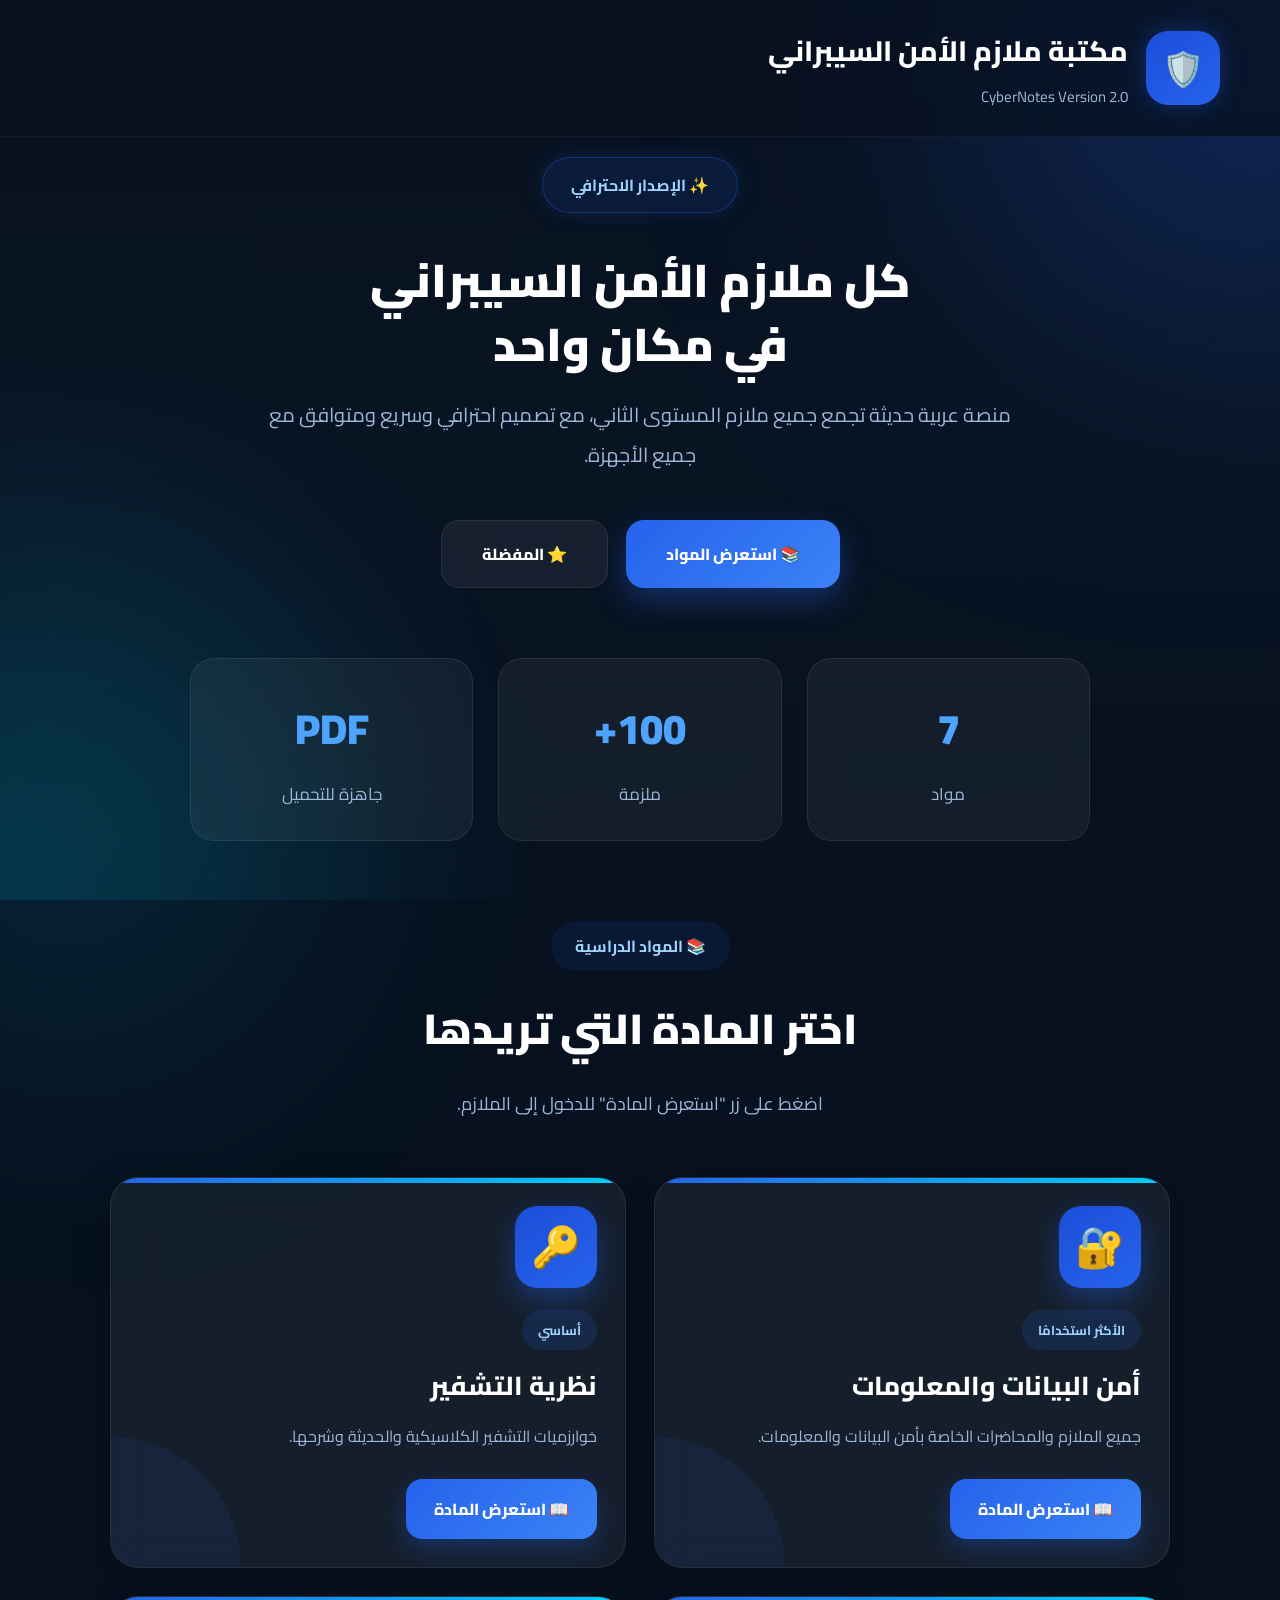
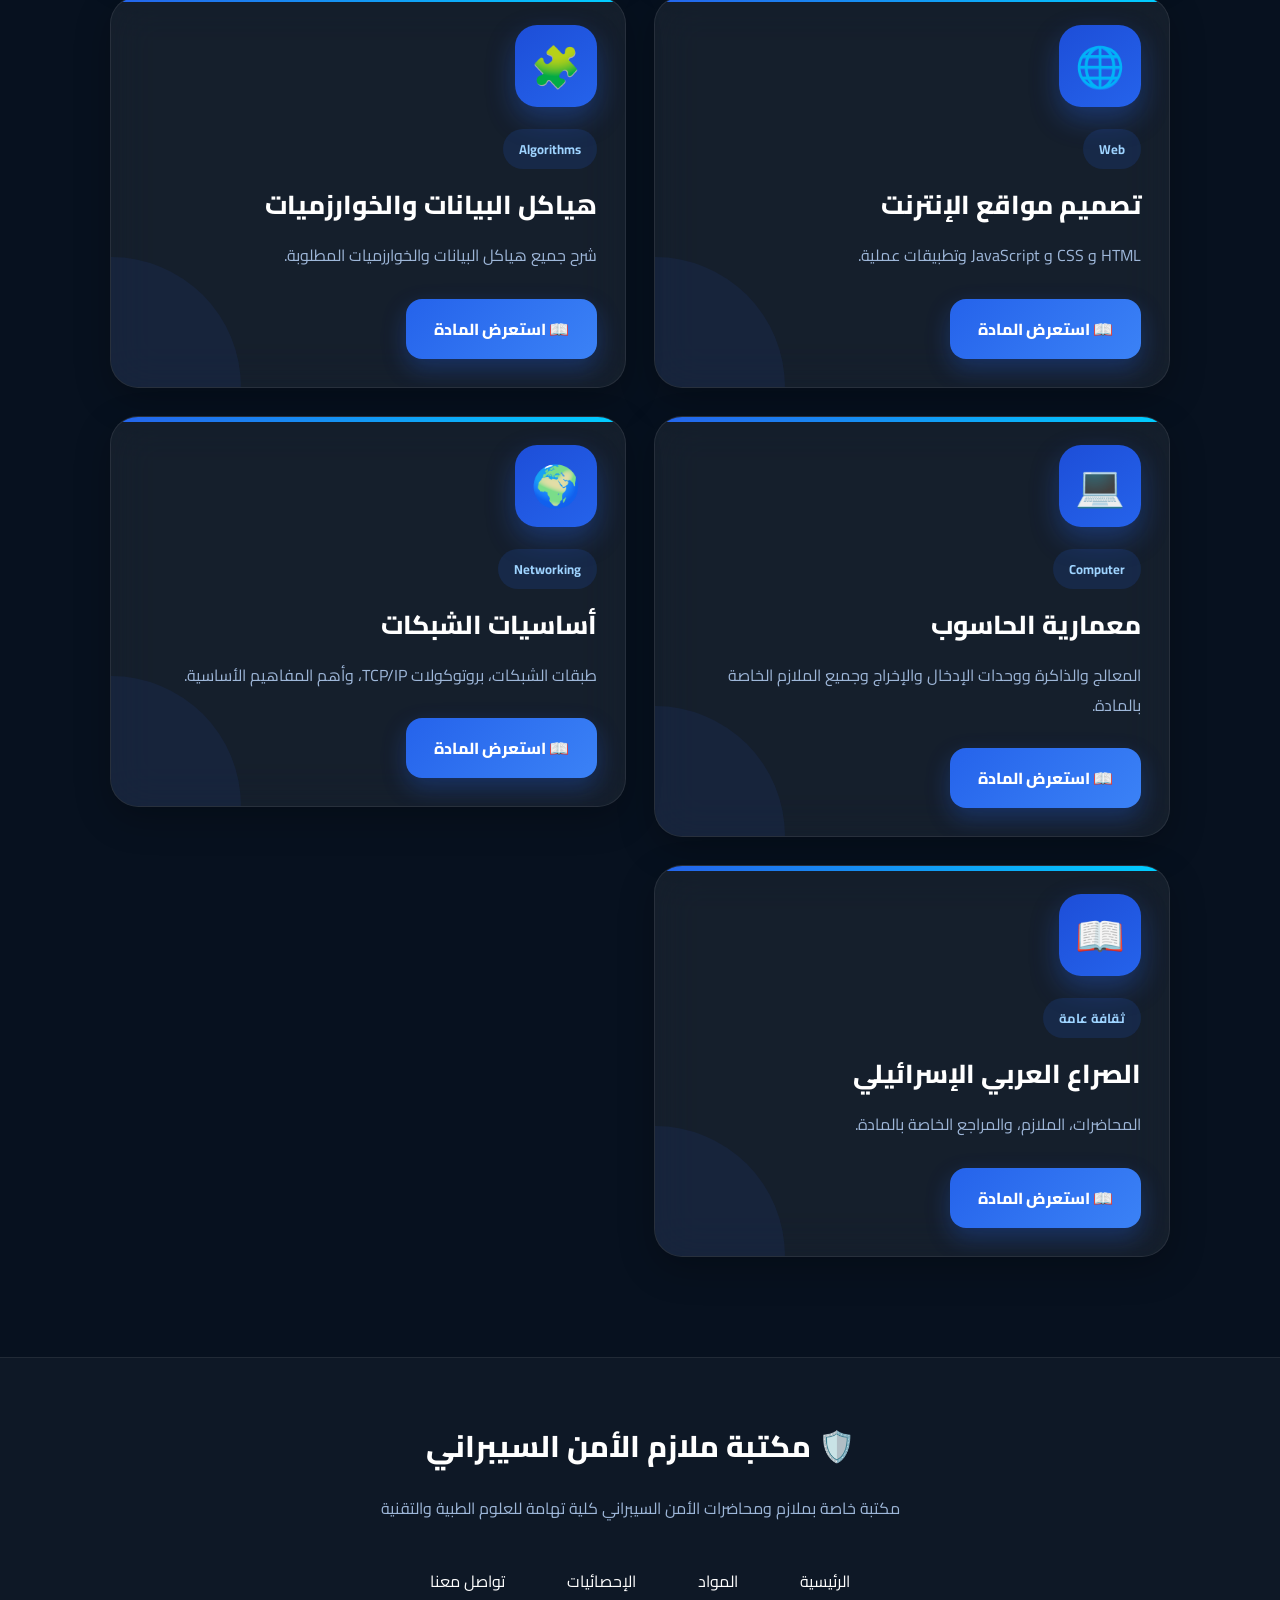
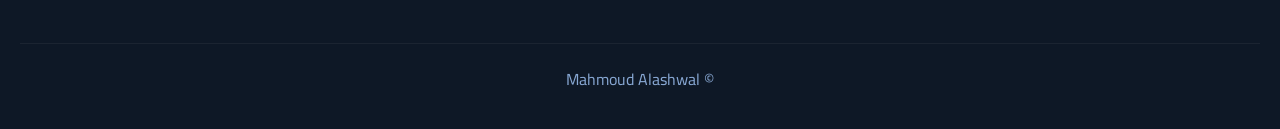
==== index.html @ 6451a803 "CyberNotes v3" ====
<!DOCTYPE html>
<html lang="ar" dir="rtl">

<head>

<meta charset="UTF-8">

<meta name="viewport"
content="width=device-width, initial-scale=1.0">

<title>
CyberNotes | مكتبة ملازم الأمن السيبراني
</title>

<meta name="theme-color"
content="#07111f">

<link rel="preconnect"
href="https://fonts.googleapis.com">

<link rel="preconnect"
href="https://fonts.gstatic.com"
crossorigin>

<link href="https://fonts.googleapis.com/css2?family=Cairo:wght@400;600;700;800;900&display=swap"
rel="stylesheet">

<link rel="stylesheet"
href="style.css">

</head>

<body>

<!--==========================
        الخلفية
===========================-->

<div class="background"></div>

<!--==========================
        الهيدر
===========================-->

<header class="header">

<div class="logo">

<div class="shield">

🛡️

</div>

<div class="title">

<h1>

مكتبة ملازم الأمن السيبراني

</h1>

<p>

CyberNotes Version 2.0

</p>

</div>


</header>

<!--==========================
        الصفحة الرئيسية
===========================-->

<section
id="home"
class="hero">

<div class="hero-badge">

✨ الإصدار الاحترافي

</div>

<h2>

كل ملازم الأمن السيبراني

<br>

في مكان واحد

</h2>

<p>

منصة عربية حديثة تجمع جميع
ملازم المستوى الثاني،
مع تصميم احترافي وسريع
ومتوافق مع جميع الأجهزة.

</p>

<div class="hero-buttons">

<a
href="#subjects"
class="primary-btn">

📚 استعرض المواد

</a>

<a
href="#"
class="secondary-btn">

⭐ المفضلة

</a>

</div>

<div class="hero-stats">

<div class="stat">

<h3>

7

</h3>

<span>

مواد

</span>

</div>

<div class="stat">

<h3>

100+

</h3>

<span>

ملزمة

</span>

</div>

<div class="stat">

<h3>

PDF

</h3>

<span>

جاهزة للتحميل

</span>

</div>

</div>

</section>

<!--==========================
      عنوان القسم
===========================-->

<section
id="subjects">

<div class="section-header">

<span>

📚 المواد الدراسية

</span>

<h2>

اختر المادة التي تريدها

</h2>

<p>

اضغط على زر
"استعرض المادة"
للدخول إلى الملازم.

</p>

</div>

<div class="subjects">
  <!--==================================
        البطاقة الأولى
===================================-->

<a href="notes.html?category=أمن البيانات والمعلومات" class="card-link">

<div class="card">

<div class="card-icon">🔐</div>

<div class="card-info">

<span class="card-badge">

الأكثر استخدامًا

</span>

<h3>

أمن البيانات والمعلومات

</h3>

<p>

جميع الملازم والمحاضرات الخاصة
بأمن البيانات والمعلومات.

</p>

<button class="card-btn">

📖 استعرض المادة

</button>

</div>

</div>

</a>

<!--==================================
        البطاقة الثانية
===================================-->

<a href="notes.html?category=نظرية التشفير" class="card-link">

<div class="card">

<div class="card-icon">🔑</div>

<div class="card-info">

<span class="card-badge">

أساسي

</span>

<h3>

نظرية التشفير

</h3>

<p>

خوارزميات التشفير الكلاسيكية
والحديثة وشرحها.

</p>

<button class="card-btn">

📖 استعرض المادة

</button>

</div>

</div>

</a>

<!--==================================
        البطاقة الثالثة
===================================-->

<a href="notes.html?category=تصميم مواقع الإنترنت" class="card-link">

<div class="card">

<div class="card-icon">🌐</div>

<div class="card-info">

<span class="card-badge">

Web

</span>

<h3>

تصميم مواقع الإنترنت

</h3>

<p>

HTML و CSS و JavaScript
وتطبيقات عملية.

</p>

<button class="card-btn">

📖 استعرض المادة

</button>

</div>

</div>

</a>

<!--==================================
        البطاقة الرابعة
===================================-->

<a href="notes.html?category=هياكل البيانات والخوارزميات" class="card-link">

<div class="card">

<div class="card-icon">🧩</div>

<div class="card-info">

<span class="card-badge">

Algorithms

</span>

<h3>

هياكل البيانات والخوارزميات

</h3>

<p>

شرح جميع هياكل البيانات
والخوارزميات المطلوبة.

</p>

<button class="card-btn">

📖 استعرض المادة

</button>

</div>

</div>

</a>
<!--==================================
        البطاقة الخامسة
===================================-->

<a href="notes.html?category=معمارية الحاسوب" class="card-link">

<div class="card">

<div class="card-icon">💻</div>

<div class="card-info">

<span class="card-badge">

Computer

</span>

<h3>

معمارية الحاسوب

</h3>

<p>

المعالج والذاكرة ووحدات الإدخال
والإخراج وجميع الملازم الخاصة
بالمادة.

</p>

<button class="card-btn">

📖 استعرض المادة

</button>

</div>

</div>

</a>

<!--==================================
        البطاقة السادسة
===================================-->

<a href="notes.html?category=أساسيات الشبكات" class="card-link">

<div class="card">

<div class="card-icon">🌍</div>

<div class="card-info">

<span class="card-badge">

Networking

</span>

<h3>

أساسيات الشبكات

</h3>

<p>

طبقات الشبكات،
بروتوكولات TCP/IP،
وأهم المفاهيم الأساسية.

</p>

<button class="card-btn">

📖 استعرض المادة

</button>

</div>

</div>

</a>

<!--==================================
        البطاقة السابعة
===================================-->

<a href="notes.html?category=الصراع العربي الإسرائيلي" class="card-link">

<div class="card">

<div class="card-icon">📖</div>

<div class="card-info">

<span class="card-badge">

ثقافة عامة

</span>

<h3>

الصراع العربي الإسرائيلي

</h3>

<p>

المحاضرات،
الملازم،
والمراجع الخاصة بالمادة.

</p>

<button class="card-btn">

📖 استعرض المادة

</button>

</div>

</div>

</a>
</div>


<!--==========================
        الفوتر
===========================-->

<footer id="footer">

<div class="footer-content">

<h3>

🛡️ مكتبة ملازم الأمن السيبراني

</h3>

<p>

مكتبة خاصة بملازم ومحاضرات الأمن السيبراني 
  كلية تهامة للعلوم الطبية والتقنية 

</p>

<div class="footer-links">

<a href="#home">

الرئيسية

</a>

<a href="#subjects">

المواد

</a>

<a href="#statistics">

الإحصائيات

</a>

<a href="#">

تواصل معنا

</a>

</div>

</div>

<div class="copyright">

© Mahmoud Alashwal

</div>

</footer>

<script src="script.js"></script>

</body>

</html>
---- style.css ----
/*==========================================
        CyberNotes v2.0
        مكتبة ملازم الأمن السيبراني
==========================================*/

:root{

--bg:#07111f;
--bg2:#0c1728;

--primary:#2563eb;
--primary2:#3b82f6;

--cyan:#00cfff;

--white:#ffffff;

--text:#dbe9ff;

--muted:#9eb7d9;

--glass:rgba(255,255,255,.06);

--border:rgba(255,255,255,.08);

--shadow:
0 20px 40px rgba(0,0,0,.35);

--radius:26px;

}

*{

margin:0;
padding:0;

box-sizing:border-box;

font-family:"Cairo",sans-serif;

}

html{

scroll-behavior:smooth;

}

body{

background:var(--bg);

color:var(--white);

overflow-x:hidden;

min-height:100vh;

}

/*==========================
        الخلفية
===========================*/

.background{

position:fixed;

inset:0;

z-index:-100;

background:

radial-gradient(circle at top right,#2563eb33,transparent 30%),

radial-gradient(circle at bottom left,#00cfff22,transparent 35%),

linear-gradient(180deg,#07111f,#091423,#07111f);

}

.background::before{

content:"";

position:absolute;

width:550px;
height:550px;

border-radius:50%;

background:#2563eb22;

filter:blur(150px);

top:-220px;

right:-220px;

}

.background::after{

content:"";

position:absolute;

width:480px;
height:480px;

border-radius:50%;

background:#00cfff18;

filter:blur(130px);

left:-170px;

bottom:-170px;

}

/*==========================
        الهيدر
===========================*/

.header{

display:flex;

justify-content:space-between;

align-items:center;

padding:25px 60px;

position:sticky;

top:0;

z-index:999;

background:rgba(7,17,31,.75);

backdrop-filter:blur(18px);

border-bottom:1px solid rgba(255,255,255,.05);

}

.logo{

display:flex;

align-items:center;

gap:18px;

}

.shield{

width:74px;

height:74px;

display:flex;

justify-content:center;

align-items:center;

font-size:34px;

border-radius:22px;

background:linear-gradient(
145deg,
#1d4ed8,
#2563eb
);

box-shadow:

0 0 25px rgba(37,99,235,.35);

}

.title h1{

font-size:28px;

font-weight:800;

}

.title p{

margin-top:5px;

color:var(--muted);

font-size:15px;

}

nav{

display:flex;

gap:15px;

}

nav a{

text-decoration:none;

color:#dce9ff;

padding:12px 22px;

border-radius:14px;

transition:.35s;

font-weight:700;

}

nav a:hover{

background:rgba(37,99,235,.18);

color:white;

}
/*==========================
        الصفحة الرئيسية
===========================*/

.hero{

min-height:45vh;

display:flex;

flex-direction:column;

justify-content:center;

align-items:center;

text-align:center;

padding:20px 20px 40px;

position:relative;

}
.hero-badge{

padding:12px 28px;

border-radius:50px;

background:rgba(37,99,235,.12);

border:1px solid rgba(37,99,235,.35);

color:#9fd4ff;

font-weight:700;

margin-bottom:35px;

backdrop-filter:blur(15px);

box-shadow:0 0 20px rgba(37,99,235,.18);

}

.hero h2{

font-size:46px;

font-weight:900;

line-height:1.4;

margin-bottom:18px;

}

.hero p{

max-width:760px;

font-size:20px;

line-height:2;

color:var(--muted);

margin-bottom:45px;

}

.hero-buttons{

display:flex;

gap:18px;

flex-wrap:wrap;

justify-content:center;

}

.primary-btn{

display:inline-flex;

align-items:center;

justify-content:center;

padding:18px 40px;

border-radius:18px;

background:linear-gradient(135deg,#2563eb,#3b82f6);

color:#fff;

text-decoration:none;

font-weight:800;

box-shadow:

0 12px 30px rgba(37,99,235,.35);

transition:.35s;

}

.primary-btn:hover{

transform:translateY(-5px);

box-shadow:

0 18px 45px rgba(37,99,235,.45);

}

.secondary-btn{

display:inline-flex;

align-items:center;

justify-content:center;

padding:18px 40px;

border-radius:18px;

background:rgba(255,255,255,.06);

border:1px solid rgba(255,255,255,.08);

color:white;

text-decoration:none;

font-weight:800;

transition:.35s;

backdrop-filter:blur(18px);

}

.secondary-btn:hover{

background:rgba(255,255,255,.12);

transform:translateY(-5px);

}

.hero-stats{

margin-top:70px;

display:grid;

grid-template-columns:repeat(3,1fr);

gap:25px;

width:100%;

max-width:900px;

}

.stat{

background:rgba(255,255,255,.05);

border:1px solid rgba(255,255,255,.08);

border-radius:24px;

padding:30px;

backdrop-filter:blur(20px);

transition:.35s;

}

.stat:hover{

transform:translateY(-8px);

border-color:#3b82f6;

box-shadow:

0 15px 35px rgba(37,99,235,.20);

}

.stat h3{

font-size:42px;

color:#4ea3ff;

margin-bottom:10px;

font-weight:900;

}

.stat span{

font-size:17px;

color:var(--muted);

}

/*==========================
      عنوان القسم
===========================*/

.section-header{

text-align:center;

margin:40px auto 35px;

max-width:800px;

padding:0 20px;

}

.section-header span{

display:inline-block;

padding:10px 24px;

border-radius:40px;

background:rgba(37,99,235,.10);

color:#9fd4ff;

margin-bottom:18px;

font-weight:700;

}

.section-header h2{

font-size:42px;

font-weight:900;

margin-bottom:18px;

}

.section-header p{

font-size:18px;

line-height:2;

color:var(--muted);

}
/*==========================
        البطاقات
===========================*/

.subjects{

max-width:1100px;

margin:auto;

padding:20px;

display:grid;

grid-template-columns:repeat(auto-fit,minmax(340px,1fr));

gap:28px;

}

.card-link{

text-decoration:none;

color:inherit;

display:block;

}

.card{

position:relative;

overflow:hidden;

background:rgba(255,255,255,.06);

border:1px solid rgba(255,255,255,.08);

border-radius:28px;

padding:28px;

backdrop-filter:blur(22px);

transition:.4s;

box-shadow:

0 12px 35px rgba(0,0,0,.25);

}

.card::before{

content:"";

position:absolute;

top:0;

right:0;

width:100%;

height:5px;

background:

linear-gradient(90deg,#2563eb,#00cfff);

}

.card::after{

content:"";

position:absolute;

width:260px;

height:260px;

background:rgba(37,99,235,.08);

border-radius:50%;

left:-130px;

bottom:-130px;

transition:.4s;

}

.card:hover{

transform:translateY(-12px);

border-color:#3b82f6;

box-shadow:

0 18px 45px rgba(37,99,235,.30);

}

.card:hover::after{

transform:scale(1.3);

}

.card-icon{

width:82px;

height:82px;

border-radius:22px;

display:flex;

justify-content:center;

align-items:center;

font-size:40px;

margin-bottom:22px;

background:

linear-gradient(145deg,#1d4ed8,#2563eb);

box-shadow:

0 12px 28px rgba(37,99,235,.35);

transition:.35s;

}

.card:hover .card-icon{

transform:rotate(-8deg) scale(1.08);

}

.card-badge{

display:inline-block;

padding:8px 16px;

border-radius:30px;

background:rgba(37,99,235,.15);

color:#9fd4ff;

font-size:13px;

font-weight:700;

margin-bottom:16px;

}

.card-info h3{

font-size:26px;

font-weight:800;

margin-bottom:16px;

line-height:1.5;

}

.card-info p{

font-size:16px;

line-height:1.9;

color:var(--muted);

margin-bottom:28px;

}

.card-btn{

display:inline-flex;

align-items:center;

justify-content:center;

gap:10px;

padding:15px 28px;

border:none;

border-radius:16px;

background:

linear-gradient(135deg,#2563eb,#3b82f6);

color:#fff;

font-size:16px;

font-weight:800;

cursor:pointer;

transition:.35s;

box-shadow:

0 10px 25px rgba(37,99,235,.30);

}

.card-btn:hover{

transform:translateY(-4px);

box-shadow:

0 15px 35px rgba(37,99,235,.45);

}

.card-btn:active{

transform:scale(.96);

}
/*==========================
        قسم الإحصائيات
===========================*/

.statistics{

max-width:1200px;

margin:100px auto;

padding:20px;

display:grid;

grid-template-columns:repeat(auto-fit,minmax(220px,1fr));

gap:25px;

}

.stat-box{

background:rgba(255,255,255,.05);

border:1px solid rgba(255,255,255,.08);

border-radius:24px;

padding:35px 25px;

text-align:center;

backdrop-filter:blur(20px);

transition:.35s;

}

.stat-box:hover{

transform:translateY(-8px);

border-color:#3b82f6;

box-shadow:
0 15px 35px rgba(37,99,235,.25);

}

.stat-box h3{

font-size:48px;

font-weight:900;

color:#3b82f6;

margin-bottom:10px;

}

.stat-box p{

color:var(--muted);

font-size:18px;

}

/*==========================
        الفوتر
===========================*/

footer{

margin-top:80px;

padding:60px 20px 35px;

background:rgba(255,255,255,.03);

border-top:1px solid rgba(255,255,255,.08);

}

.footer-content{

max-width:1100px;

margin:auto;

text-align:center;

}

.footer-content h3{

font-size:30px;

margin-bottom:18px;

font-weight:800;

}

.footer-content p{

max-width:700px;

margin:auto;

line-height:2;

color:var(--muted);

margin-bottom:30px;

}

.footer-links{

display:flex;

justify-content:center;

gap:18px;

flex-wrap:wrap;

margin-bottom:35px;

}

.footer-links a{

text-decoration:none;

color:white;

padding:12px 22px;

border-radius:14px;

transition:.3s;

}

.footer-links a:hover{

background:rgba(37,99,235,.18);

}

.copyright{

text-align:center;

color:#88a8d4;

padding-top:20px;

border-top:1px solid rgba(255,255,255,.05);

}

/*==========================
        الحركات
===========================*/

@keyframes fadeUp{

from{

opacity:0;

transform:translateY(35px);

}

to{

opacity:1;

transform:translateY(0);

}

}

@keyframes glow{

0%{

box-shadow:0 0 0 rgba(37,99,235,0);

}

50%{

box-shadow:0 0 35px rgba(37,99,235,.30);

}

100%{

box-shadow:0 0 0 rgba(37,99,235,0);

}

}

.hero{

animation:fadeUp .9s ease;

}

.card{

animation:fadeUp .7s ease;

}

.card:hover .card-icon{

animation:glow 1.2s infinite;

}

/*==========================
      شريط التمرير
===========================*/

::-webkit-scrollbar{

width:10px;

}

::-webkit-scrollbar-track{

background:#07111f;

}

::-webkit-scrollbar-thumb{

background:#2563eb;

border-radius:20px;

}

::-webkit-scrollbar-thumb:hover{

background:#3b82f6;

}

/*==========================
      الجوال
===========================*/

@media(max-width:768px){

.header{

padding:18px;

flex-direction:column;

gap:20px;

}

nav{

flex-wrap:wrap;

justify-content:center;

}

.hero{

min-height:70vh;

}

.hero h2{

font-size:36px;

}

.hero p{

max-width:700px;

font-size:18px;

line-height:1.8;

margin-bottom:30px;

color:var(--muted);

}

.primary-btn,
.secondary-btn{

width:100%;

}

.hero-stats{

grid-template-columns:1fr;

}

.subjects{

grid-template-columns:1fr;

}

.statistics{

grid-template-columns:1fr;

}

.footer-links{

flex-direction:column;

}

.card{

padding:22px;

}

.card-info h3{

font-size:22px;

}

.card-btn{

width:100%;

}

}
/* ===========================
   لوحة التحكم
=========================== */

.admin-form{
    display:flex;
    flex-direction:column;
    gap:15px;
    margin-top:20px;
}

.admin-input{
    width:100%;
    padding:15px;
    border:none;
    border-radius:14px;
    background:rgba(255,255,255,.08);
    color:#fff;
    font-size:16px;
    font-family:'Cairo',sans-serif;
    outline:none;
    transition:.3s;
}

.admin-input::placeholder{
    color:rgba(255,255,255,.6);
}

.admin-input:focus{
    border:1px solid #00c2ff;
    box-shadow:0 0 15px rgba(0,194,255,.3);
}
select.admin-input{
    cursor:pointer;
}

input[type=file].admin-input{
    padding:12px;
    cursor:pointer;
}
/* ===========================
   قائمة الملفات
=========================== */

.file-list{
    margin-top:20px;
}

.file-item{
    display:flex;
    justify-content:space-between;
    align-items:center;
    gap:15px;
    padding:18px;
    border-radius:16px;
    background:rgba(255,255,255,.06);
    margin-bottom:15px;
    border:1px solid rgba(255,255,255,.08);
}

.file-actions{
    display:flex;
    gap:10px;
    flex-wrap:wrap;
}

@media(max-width:768px){

.file-item{
    flex-direction:column;
    align-items:flex-start;
}

.file-actions{
    width:100%;
}

.file-actions button,
.file-actions a{
    flex:1;
}

}
/* ==========================
    Login
========================== */

.login-container{

display:flex;

justify-content:center;

align-items:center;

min-height:100vh;

padding:20px;

}

.login-card{

width:100%;

max-width:420px;

background:rgba(255,255,255,.08);

backdrop-filter:blur(15px);

border:1px solid rgba(255,255,255,.1);

border-radius:20px;

padding:35px;

text-align:center;

}

.login-card h1{

color:#00c8ff;

margin-bottom:10px;

}

.login-card p{

color:#ddd;

margin-bottom:25px;

}

.login-card input{

width:100%;

padding:15px;

margin-bottom:15px;

border:none;

border-radius:12px;

background:#ffffff15;

color:white;

font-size:16px;

outline:none;

}

.login-card button{

width:100%;

padding:15px;

border:none;

border-radius:12px;

background:#00c8ff;

color:white;

font-size:18px;

cursor:pointer;

transition:.3s;

}

.login-card button:hover{

transform:translateY(-2px);

}
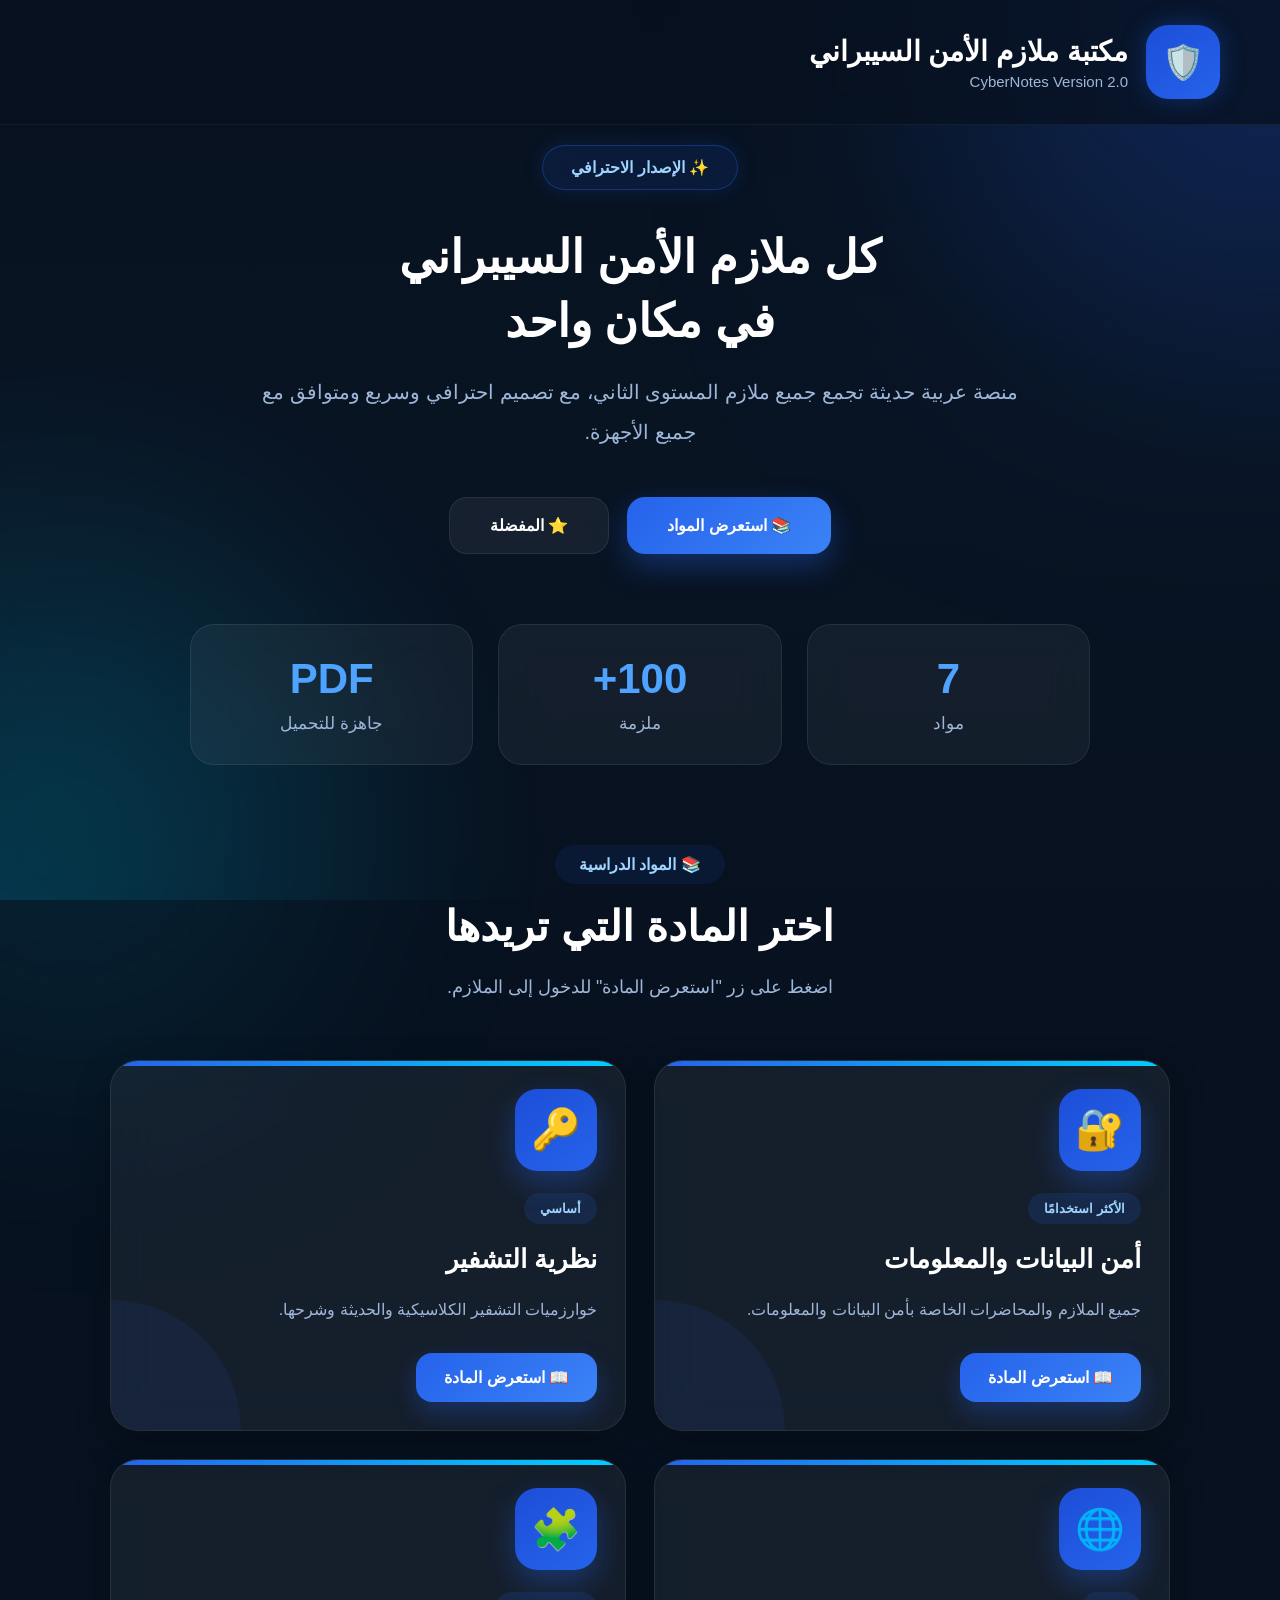
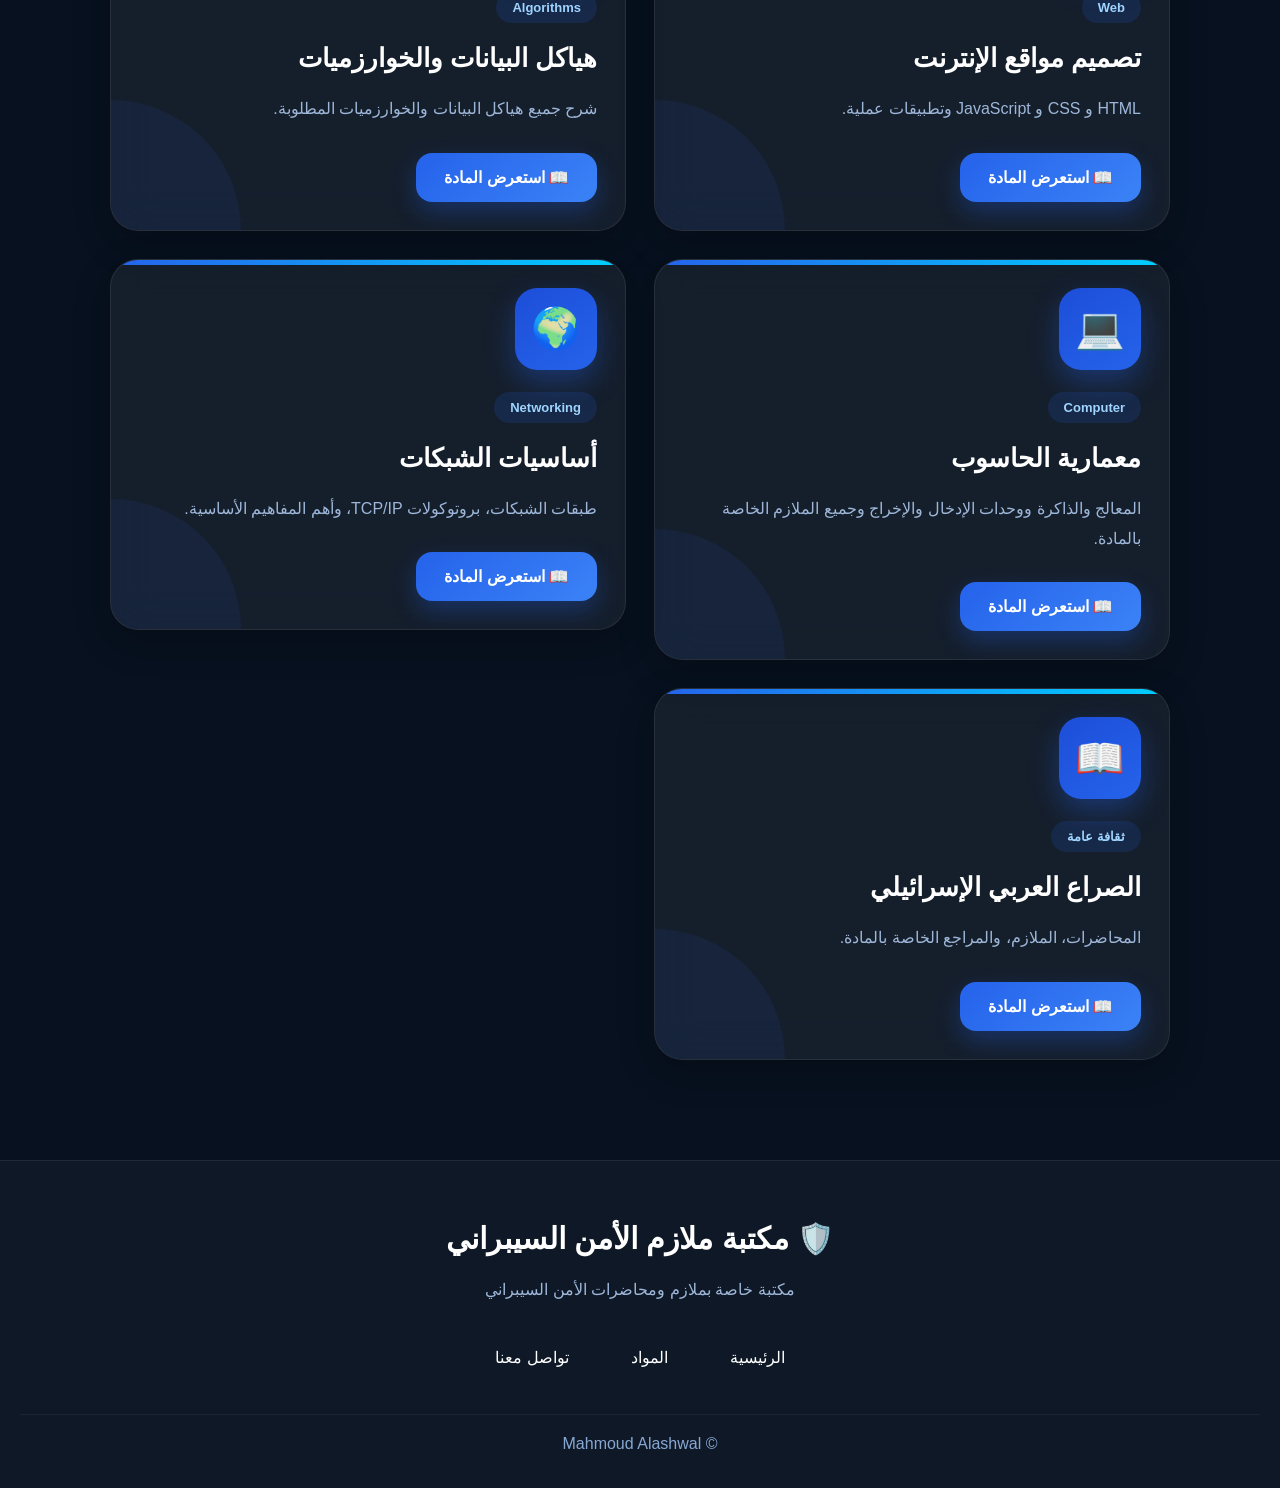
==== commit 183349eb: "Update index.html" ====
--- a/index.html
+++ b/index.html
@@ -5,79 +5,82 @@
 
 <meta charset="UTF-8">
 
-<meta name="viewport"
-content="width=device-width, initial-scale=1.0">
+<meta name="viewport" content="width=device-width, initial-scale=1.0">
 
 <title>
 CyberNotes | مكتبة ملازم الأمن السيبراني
 </title>
 
-<meta name="theme-color"
-content="#07111f">
-
-<link rel="preconnect"
-href="https://fonts.googleapis.com">
-
-<link rel="preconnect"
-href="https://fonts.gstatic.com"
-crossorigin>
-
-<link href="https://fonts.googleapis.com/css2?family=Cairo:wght@400;600;700;800;900&display=swap"
-rel="stylesheet">
-
-<link rel="stylesheet"
-href="style.css">
+<meta name="theme-color" content="#07111f">
+
+
+<!-- خط احتياطي سريع بدل انتظار Google Fonts -->
+
+<style>
+
+body{
+font-family: "Cairo", "Tahoma", Arial, sans-serif;
+}
+
+</style>
+
+
+<link rel="stylesheet" href="style.css">
+
 
 </head>
 
+
 <body>
 
-<!--==========================
-        الخلفية
-===========================-->
 
 <div class="background"></div>
 
-<!--==========================
-        الهيدر
-===========================-->
+
 
 <header class="header">
 
+
 <div class="logo">
 
+
 <div class="shield">
 
 🛡️
 
 </div>
 
+
+
 <div class="title">
 
+
 <h1>
 
 مكتبة ملازم الأمن السيبراني
 
 </h1>
 
+
 <p>
 
 CyberNotes Version 2.0
 
 </p>
 
+
+</div>
+
+
 </div>
 
 
 </header>
 
-<!--==========================
-        الصفحة الرئيسية
-===========================-->
-
-<section
-id="home"
-class="hero">
+
+
+<section id="home" class="hero">
+
 
 <div class="hero-badge">
 
@@ -85,6 +88,8 @@
 
 </div>
 
+
+
 <h2>
 
 كل ملازم الأمن السيبراني
@@ -94,6 +99,8 @@
 في مكان واحد
 
 </h2>
+
+
 
 <p>
 
@@ -104,28 +111,34 @@
 
 </p>
 
+
+
 <div class="hero-buttons">
 
-<a
-href="#subjects"
-class="primary-btn">
+
+<a href="#subjects" class="primary-btn">
 
 📚 استعرض المواد
 
 </a>
 
-<a
-href="#"
-class="secondary-btn">
+
+
+<a href="#" class="secondary-btn">
 
 ⭐ المفضلة
 
 </a>
 
-</div>
+
+</div>
+
+
+
 
 <div class="hero-stats">
 
+
 <div class="stat">
 
 <h3>
@@ -142,6 +155,8 @@
 
 </div>
 
+
+
 <div class="stat">
 
 <h3>
@@ -158,6 +173,8 @@
 
 </div>
 
+
+
 <div class="stat">
 
 <h3>
@@ -174,65 +191,86 @@
 
 </div>
 
-</div>
+
+
+</div>
+
+
 
 </section>
-
 <!--==========================
       عنوان القسم
 ===========================-->
 
-<section
-id="subjects">
+<section id="subjects">
+
 
 <div class="section-header">
 
+
 <span>
 
 📚 المواد الدراسية
 
 </span>
 
+
+
 <h2>
 
 اختر المادة التي تريدها
 
 </h2>
 
-<p>
-
-اضغط على زر
-"استعرض المادة"
+
+
+<p>
+
+اضغط على زر "استعرض المادة"
 للدخول إلى الملازم.
 
 </p>
 
-</div>
+
+
+</div>
+
+
+
 
 <div class="subjects">
-  <!--==================================
-        البطاقة الأولى
-===================================-->
+
+
+
+<!-- المادة الأولى -->
 
 <a href="notes.html?category=أمن البيانات والمعلومات" class="card-link">
 
 <div class="card">
 
-<div class="card-icon">🔐</div>
+<div class="card-icon">
+
+🔐
+
+</div>
+
 
 <div class="card-info">
 
+
 <span class="card-badge">
 
 الأكثر استخدامًا
 
 </span>
 
+
 <h3>
 
 أمن البيانات والمعلومات
 
 </h3>
+
 
 <p>
 
@@ -241,41 +279,56 @@
 
 </p>
 
+
 <button class="card-btn">
 
 📖 استعرض المادة
 
 </button>
 
-</div>
-
-</div>
-
-</a>
-
-<!--==================================
-        البطاقة الثانية
-===================================-->
+
+</div>
+
+
+</div>
+
+</a>
+
+
+
+
+
+<!-- المادة الثانية -->
 
 <a href="notes.html?category=نظرية التشفير" class="card-link">
 
+
 <div class="card">
 
-<div class="card-icon">🔑</div>
+
+<div class="card-icon">
+
+🔑
+
+</div>
+
 
 <div class="card-info">
 
+
 <span class="card-badge">
 
 أساسي
 
 </span>
 
+
 <h3>
 
 نظرية التشفير
 
 </h3>
+
 
 <p>
 
@@ -284,41 +337,57 @@
 
 </p>
 
+
 <button class="card-btn">
 
 📖 استعرض المادة
 
 </button>
 
-</div>
-
-</div>
-
-</a>
-
-<!--==================================
-        البطاقة الثالثة
-===================================-->
+
+</div>
+
+
+</div>
+
+
+</a>
+
+
+
+
+
+<!-- المادة الثالثة -->
 
 <a href="notes.html?category=تصميم مواقع الإنترنت" class="card-link">
 
+
 <div class="card">
 
-<div class="card-icon">🌐</div>
+
+<div class="card-icon">
+
+🌐
+
+</div>
+
 
 <div class="card-info">
 
+
 <span class="card-badge">
 
 Web
 
 </span>
 
+
 <h3>
 
 تصميم مواقع الإنترنت
 
 </h3>
+
 
 <p>
 
@@ -327,41 +396,57 @@
 
 </p>
 
+
 <button class="card-btn">
 
 📖 استعرض المادة
 
 </button>
 
-</div>
-
-</div>
-
-</a>
-
-<!--==================================
-        البطاقة الرابعة
-===================================-->
+
+</div>
+
+
+</div>
+
+
+</a>
+
+
+
+
+
+<!-- المادة الرابعة -->
 
 <a href="notes.html?category=هياكل البيانات والخوارزميات" class="card-link">
 
+
 <div class="card">
 
-<div class="card-icon">🧩</div>
+
+<div class="card-icon">
+
+🧩
+
+</div>
+
 
 <div class="card-info">
 
+
 <span class="card-badge">
 
 Algorithms
 
 </span>
 
+
 <h3>
 
 هياكل البيانات والخوارزميات
 
 </h3>
+
 
 <p>
 
@@ -370,40 +455,57 @@
 
 </p>
 
+
 <button class="card-btn">
 
 📖 استعرض المادة
 
 </button>
 
-</div>
-
-</div>
-
-</a>
-<!--==================================
-        البطاقة الخامسة
-===================================-->
+
+</div>
+
+
+</div>
+
+
+</a>
+
+
+
+
+
+<!-- المادة الخامسة -->
 
 <a href="notes.html?category=معمارية الحاسوب" class="card-link">
 
+
 <div class="card">
 
-<div class="card-icon">💻</div>
+
+<div class="card-icon">
+
+💻
+
+</div>
+
 
 <div class="card-info">
 
+
 <span class="card-badge">
 
 Computer
 
 </span>
 
+
 <h3>
 
 معمارية الحاسوب
 
 </h3>
+
 
 <p>
 
@@ -413,41 +515,53 @@
 
 </p>
 
+
 <button class="card-btn">
 
 📖 استعرض المادة
 
 </button>
 
-</div>
-
-</div>
-
-</a>
-
-<!--==================================
-        البطاقة السادسة
-===================================-->
+
+</div>
+
+
+</div>
+
+
+</a>
+        
+<!-- المادة السادسة -->
 
 <a href="notes.html?category=أساسيات الشبكات" class="card-link">
 
+
 <div class="card">
 
-<div class="card-icon">🌍</div>
+
+<div class="card-icon">
+
+🌍
+
+</div>
+
 
 <div class="card-info">
 
+
 <span class="card-badge">
 
 Networking
 
 </span>
 
+
 <h3>
 
 أساسيات الشبكات
 
 </h3>
+
 
 <p>
 
@@ -457,41 +571,57 @@
 
 </p>
 
+
 <button class="card-btn">
 
 📖 استعرض المادة
 
 </button>
 
-</div>
-
-</div>
-
-</a>
-
-<!--==================================
-        البطاقة السابعة
-===================================-->
+
+</div>
+
+
+</div>
+
+
+</a>
+
+
+
+
+
+<!-- المادة السابعة -->
 
 <a href="notes.html?category=الصراع العربي الإسرائيلي" class="card-link">
 
+
 <div class="card">
 
-<div class="card-icon">📖</div>
+
+<div class="card-icon">
+
+📖
+
+</div>
+
 
 <div class="card-info">
 
+
 <span class="card-badge">
 
 ثقافة عامة
 
 </span>
 
+
 <h3>
 
 الصراع العربي الإسرائيلي
 
 </h3>
+
 
 <p>
 
@@ -501,60 +631,77 @@
 
 </p>
 
+
 <button class="card-btn">
 
 📖 استعرض المادة
 
 </button>
 
-</div>
-
-</div>
-
-</a>
-</div>
+
+</div>
+
+
+</div>
+
+
+</a>
+
+
+</div>
+
+
+</section>
+
+
+
 
 
 <!--==========================
         الفوتر
 ===========================-->
 
+
 <footer id="footer">
 
+
 <div class="footer-content">
 
+
 <h3>
 
 🛡️ مكتبة ملازم الأمن السيبراني
 
 </h3>
 
-<p>
-
-مكتبة خاصة بملازم ومحاضرات الأمن السيبراني 
-  كلية تهامة للعلوم الطبية والتقنية 
-
-</p>
+
+
+<p>
+
+مكتبة خاصة بملازم ومحاضرات الأمن السيبراني
+
+</p>
+
+
 
 <div class="footer-links">
 
+
 <a href="#home">
 
 الرئيسية
 
 </a>
 
+
+
 <a href="#subjects">
 
 المواد
 
 </a>
 
-<a href="#statistics">
-
-الإحصائيات
-
-</a>
+
 
 <a href="#">
 
@@ -562,9 +709,14 @@
 
 </a>
 
-</div>
-
-</div>
+
+</div>
+
+
+
+</div>
+
+
 
 <div class="copyright">
 
@@ -572,10 +724,12 @@
 
 </div>
 
+
+
 </footer>
 
-<script src="script.js"></script>
+
 
 </body>
 
-</html>+</html>
